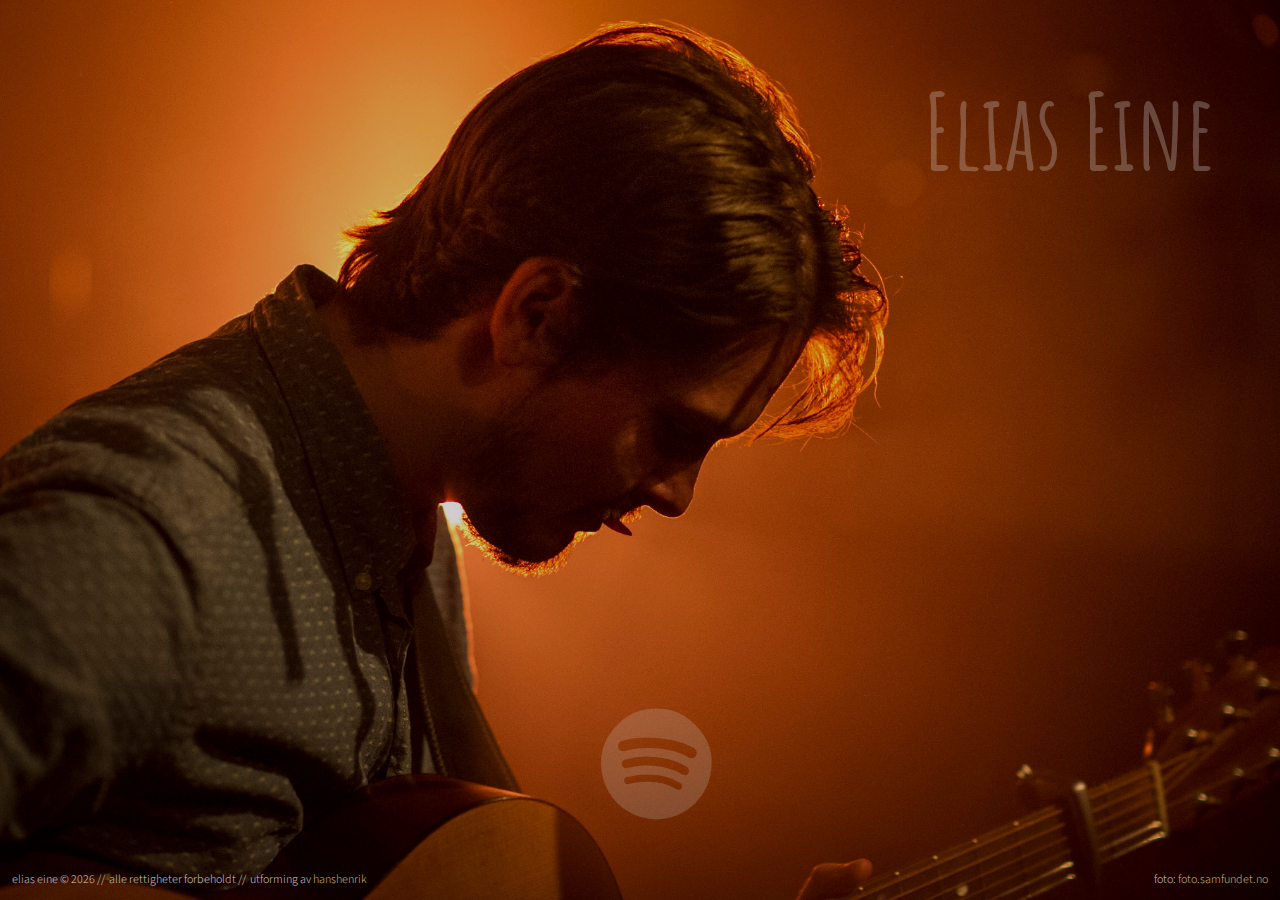
==== index.html @ d1de6a75 "Add favicon" ====
<!DOCTYPE html>
<html>
<head>
  <meta charset="utf-8" />
  <meta name="viewport" content="width=device-width, initial-scale=1" />
  
  <script src="//cdnjs.cloudflare.com/ajax/libs/jquery/1.11.3/jquery.min.js"></script>
  
  <link rel="stylesheet" href="https://fonts.googleapis.com/css?family=Amatic+SC|Source+Sans+Pro:300" type="text/css" />
  <link rel="stylesheet" href="css/ee.css" type="text/css" />
  <link rel="stylesheet" href="css/style.css" type="text/css" />
  
  <link rel="shortcut icon" type="image/png" href="img/favicon.png" />

  <!-- HTML5 shim and Respond.js for IE8 support of HTML5 elements and media queries -->
  <!--[if lt IE 9]>
    <script src="//cdnjs.cloudflare.com/ajax/libs/html5shiv/3.7.3/html5shiv.min.js"></script>
    <script src="//cdnjs.cloudflare.com/ajax/libs/respond.js/1.4.2/respond.min.js"></script>
  <![endif]-->
  
  <title>Elias Eine</title>
  <meta name="description" content="Elias Eine // Musiker, komponist, menneske" />
  <meta name="author" content="Hans Henrik Grønsleth" />


  <script src="js/script.js"></script>
</head>

<body>

  <header>
    <h1 id="title">Elias<span class="title-space"></span>Eine</h1>
  </header>
  
  <div class="social-container">
    <div class="social-item">
      <!-- <div class="social-info"></div> -->
      <a href="https://open.spotify.com/artist/5gwhTzFalRiqac3drTwFHH"><i class="icon-spotify"></i></a>
      <!-- <div class="social-info"></div> -->
    </div>  
    <div class="social-item">
      <!-- <div class="social-info"></div> -->
      <a href="https://www.facebook.com/eliaseine/"><i class="icon-facebook-circled"></i></a>
      <!-- <div class="social-info"></div> -->
    </div>
    <!-- <div class="social-item">
      <div class="social-info"></div>
      <a href="https://soundcloud.com/eliaseine"><i class="icon-soundcloud-circled"></i></a>
      <div class="social-info"></div>
    </div> -->
    <div class="social-item">
      <div class="social-info">kontakt</div>
      <a href="mailto:post@eliaseine.no" target="_blank"><i class="icon-mail-circled"></i></a>
      <div class="social-info">booking</div>
    </div>
  </div>

  <footer>
    <ul id="info">
      <li>elias eine &copy; <span id="current-year">2016</span></li>
      <li>alle rettigheter forbeholdt</li>
      <li>utforming av <a href="https://github.com/hanshenrik" target="_blank">hanshenrik</a></li>
    </ul>

    <div id="photo-attribution">
      foto: <a href="https://foto.samfundet.no" target="_blank">foto.samfundet.no</a>
    </div>
  </footer>

</body>
</html>
---- css/ee.css ----
@font-face {
  font-family: 'ee';
  src: url('../font/ee.eot?91384505');
  src: url('../font/ee.eot?91384505#iefix') format('embedded-opentype'),
       url('../font/ee.woff?91384505') format('woff'),
       url('../font/ee.ttf?91384505') format('truetype'),
       url('../font/ee.svg?91384505#ee') format('svg');
  font-weight: normal;
  font-style: normal;
}
/* Chrome hack: SVG is rendered more smooth in Windozze. 100% magic, uncomment if you need it. */
/* Note, that will break hinting! In other OS-es font will be not as sharp as it could be */
/*
@media screen and (-webkit-min-device-pixel-ratio:0) {
  @font-face {
    font-family: 'ee';
    src: url('../font/ee.svg?91384505#ee') format('svg');
  }
}
*/
 
 [class^="icon-"]:before, [class*=" icon-"]:before {
  font-family: "ee";
  font-style: normal;
  font-weight: normal;
  speak: none;
 
  display: inline-block;
  text-decoration: inherit;
  width: 1em;
  margin-right: .2em;
  text-align: center;
  /* opacity: .8; */
 
  /* For safety - reset parent styles, that can break glyph codes*/
  font-variant: normal;
  text-transform: none;
 
  /* fix buttons height, for twitter bootstrap */
  line-height: 1em;
 
  /* Animation center compensation - margins should be symmetric */
  /* remove if not needed */
  margin-left: .2em;
 
  /* you can be more comfortable with increased icons size */
  /* font-size: 120%; */
 
  /* Font smoothing. That was taken from TWBS */
  -webkit-font-smoothing: antialiased;
  -moz-osx-font-smoothing: grayscale;
 
  /* Uncomment for 3D effect */
  /* text-shadow: 1px 1px 1px rgba(127, 127, 127, 0.3); */
}
 
.icon-paper-plane:before { content: '\e800'; } /* '' */
.icon-mail:before { content: '\e801'; } /* '' */
.icon-mail-circled:before { content: '\e808'; } /* '' */
.icon-spotify:before { content: '\e80c'; } /* '' */
.icon-facebook-circled:before { content: '\e80e'; } /* '' */
.icon-soundcloud-circled:before { content: '\e80f'; } /* '' */
---- css/style.css ----
html, body {
  height: 100%;
  width: 100%;
  margin: 0;
  padding: 0;
  
  font-family: 'Source Sans Pro';
  font-weight: 300;
  color: white;
  background: #1E0000;
}

body {
  background: url(../img/background-1920-90.jpg) no-repeat center top fixed;
  -webkit-background-size: cover;
  -moz-background-size: cover;
  -o-background-size: cover;
  background-size: cover;
}

body { display: none; }

a {
  color: #FDEB9C;
  transition: color .3s ease;
  text-decoration: none;
}
a:hover { color: #F4CE6E; }

header {
  float: right;
  text-align: right;
  padding: 3%;
}

#title {
  font-family: 'Amatic SC';
  font-size: 1.5em;
  opacity: 0.3;
  margin: 0;
}
.title-space { margin: 0 0.1em; }

#more-button {
  float: left;
  margin: 10px 10px 0 10px;
  padding: 10px;
  font-size: 1.5em;
  background: rgba(255, 255, 255, 0.1);
  cursor: pointer;
}
#more-content {
  display: none;
  clear: left;
  width: auto;
  margin: 0 10px 10px 10px;
  padding: 10px;
  background: rgba(255, 255, 255, 0.1);
}

.social-container a { color: white; }
.social-container a:hover { color: #F4CE6E; }
.social-item {
  opacity: 0;
  transition: transform .3s ease-in-out;
}
.social-item:hover { transform: scale(1.1, 1.1); }
.social-info {
  text-align: center;
  font-size: 12px;
  min-height: 15px;
}

.social-container {
  position: absolute;
  width: 72%;
  right: 0;
  bottom: 1.7em;
  font-size: 3em;
  
  /* TODO: add prefix-mixin */
  display: flex;
  justify-content: center;
  align-items: center;
}

/* Make icons appear same size */
.icon-spotify { font-size: 1.15em; }
.icon-mail-circled { font-size: 1em; }
.icon-facebook-circled { font-size: 1.08em; }

footer {
  width: 100%;
  position: absolute;
  bottom: 0;

  display: flex;
  justify-content: space-between;

  font-size: 12px;
}

#info {
  list-style-type: none;
  margin: 0;
  padding: 1em;
}
#photo-attribution {
  text-align: right;
  padding: 1em;
}
#photo-attribution {
  position: absolute;
  bottom: 0;
  right: 0;
}


/*** MEDIA QUERIES ***/
/* Small devices (tablets, 768px and up) */
@media (min-width: 768px) {
  header { padding: 5%; }
  #title { font-size: 4.5em; }
  #more-content { width: 40%; }

  .social-container {
    font-size: 7em;
    bottom: 1em;
  }
  .social-item:hover .social-info { opacity: 1; }
  .social-info {
    opacity: 0;
    transition: opacity .5s ease-in-out;
  }
  
  #info > li { display: inline-block; }
  #info > li:not(:last-child):after { content: ' //\00a0'; }
}

/* Medium devices (desktops, 992px and up) */
@media (min-width: 992px) {
  #title { font-size: 5.5em; }
}

/* Large devices (large desktops, 1200px and up) */
@media (min-width: 1200px) {
  #title { font-size: 6.5em; }
  .social-container { bottom: 0.3em; }
}
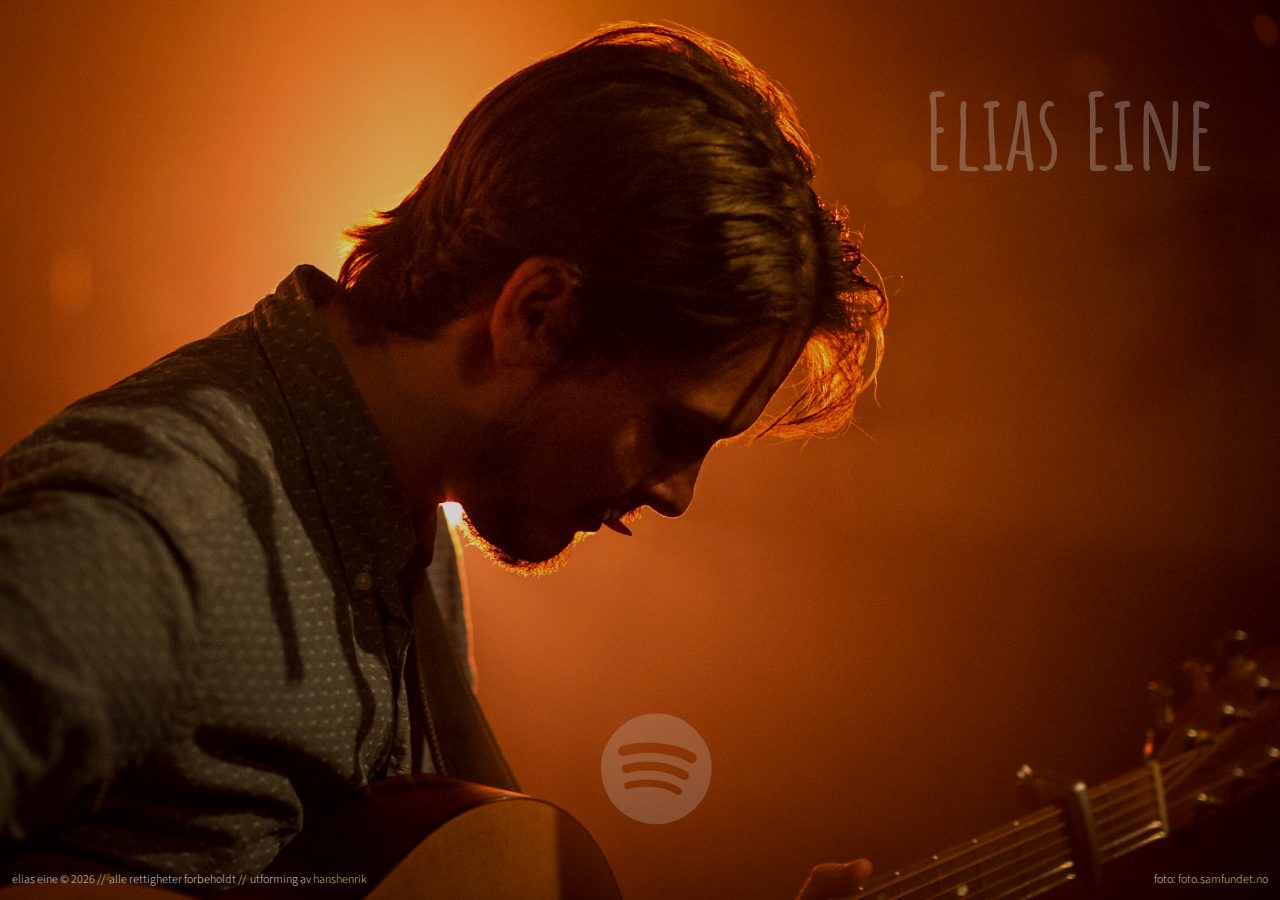
==== commit 0fe925e9: "Final tweaking" ====
--- a/index.html
+++ b/index.html
@@ -49,9 +49,9 @@
       <div class="social-info"></div>
     </div> -->
     <div class="social-item">
-      <div class="social-info">kontakt</div>
+      <!-- <div class="social-info">kontakt</div> -->
       <a href="mailto:post@eliaseine.no" target="_blank"><i class="icon-mail-circled"></i></a>
-      <div class="social-info">booking</div>
+      <!-- <div class="social-info">booking</div> -->
     </div>
   </div>
 
--- a/css/style.css
+++ b/css/style.css
@@ -35,7 +35,7 @@
 
 #title {
   font-family: 'Amatic SC';
-  font-size: 1.5em;
+  font-size: 2em;
   opacity: 0.3;
   margin: 0;
 }
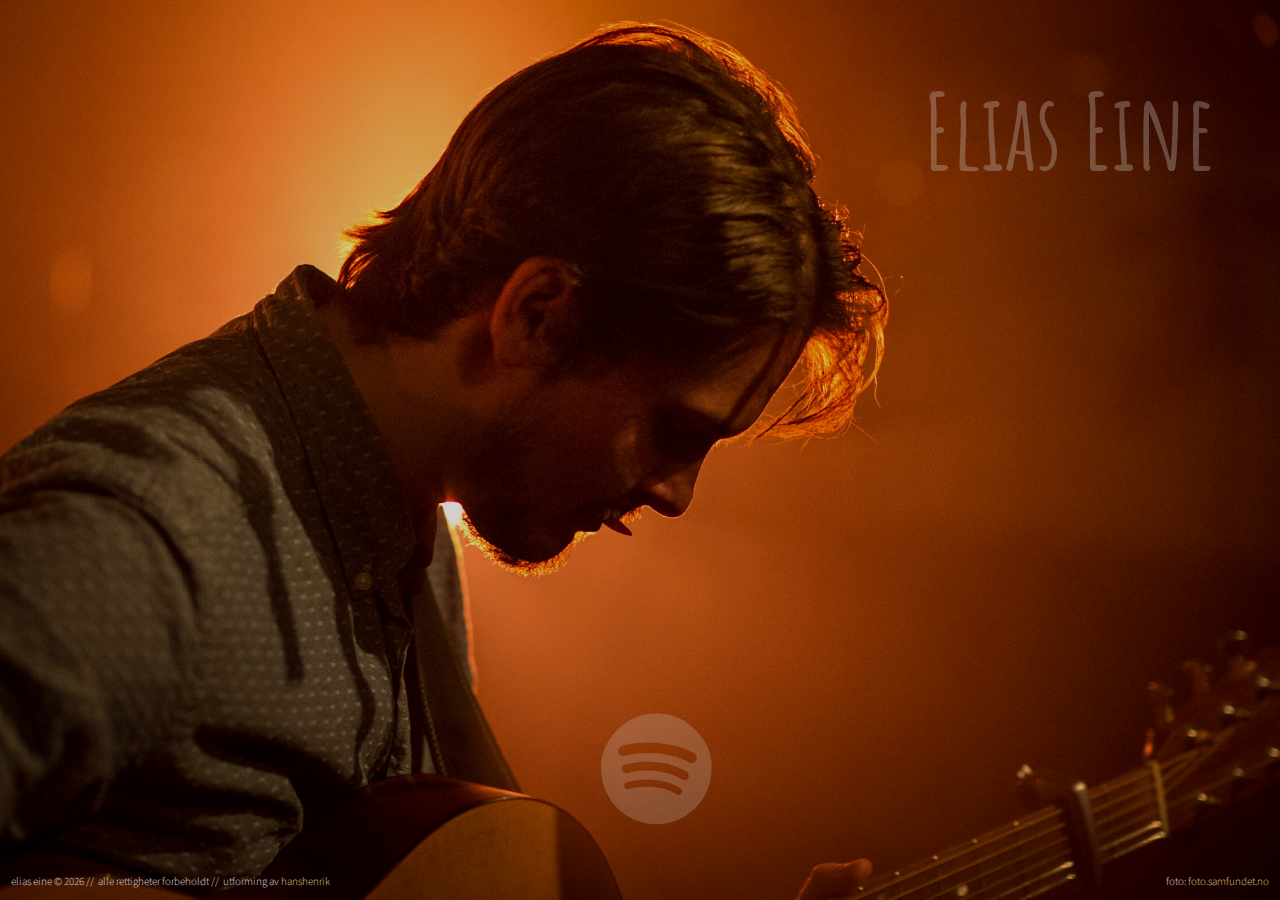
==== commit 0bf91f08: "Cleanup, add Open Graph meta" ====
--- a/index.html
+++ b/index.html
@@ -3,25 +3,31 @@
 <head>
   <meta charset="utf-8" />
   <meta name="viewport" content="width=device-width, initial-scale=1" />
-  
-  <script src="//cdnjs.cloudflare.com/ajax/libs/jquery/1.11.3/jquery.min.js"></script>
-  
-  <link rel="stylesheet" href="https://fonts.googleapis.com/css?family=Amatic+SC|Source+Sans+Pro:300" type="text/css" />
+
+  <link rel="stylesheet" href="//fonts.googleapis.com/css?family=Amatic+SC|Source+Sans+Pro:300" type="text/css" />
   <link rel="stylesheet" href="css/ee.css" type="text/css" />
   <link rel="stylesheet" href="css/style.css" type="text/css" />
-  
+
   <link rel="shortcut icon" type="image/png" href="img/favicon.png" />
+
+  <script src="//cdnjs.cloudflare.com/ajax/libs/jquery/1.11.3/jquery.min.js"></script>
 
   <!-- HTML5 shim and Respond.js for IE8 support of HTML5 elements and media queries -->
   <!--[if lt IE 9]>
     <script src="//cdnjs.cloudflare.com/ajax/libs/html5shiv/3.7.3/html5shiv.min.js"></script>
     <script src="//cdnjs.cloudflare.com/ajax/libs/respond.js/1.4.2/respond.min.js"></script>
   <![endif]-->
-  
+
   <title>Elias Eine</title>
+
   <meta name="description" content="Elias Eine // Musiker, komponist, menneske" />
   <meta name="author" content="Hans Henrik Grønsleth" />
 
+  <!-- Open Graph stuff for social media sharing -->
+  <meta property="og:url"          content="http://www.eliaseine.no" />
+  <meta property="og:title"        content="Elias Eine" />
+  <meta property="og:description"  content="Musiker, komponist, menneske" />
+  <meta property="og:image"        content="http://www.eliaseine.no/img/elias-eine-1920-90.jpg" />
 
   <script src="js/script.js"></script>
 </head>
--- a/css/style.css
+++ b/css/style.css
@@ -11,7 +11,7 @@
 }
 
 body {
-  background: url(../img/background-1920-90.jpg) no-repeat center top fixed;
+  background: url(../img/elias-eine-1920-90.jpg) no-repeat center top fixed;
   -webkit-background-size: cover;
   -moz-background-size: cover;
   -o-background-size: cover;
@@ -35,28 +35,11 @@
 
 #title {
   font-family: 'Amatic SC';
-  font-size: 2em;
+  font-size: 1.85em;
   opacity: 0.3;
   margin: 0;
 }
 .title-space { margin: 0 0.1em; }
-
-#more-button {
-  float: left;
-  margin: 10px 10px 0 10px;
-  padding: 10px;
-  font-size: 1.5em;
-  background: rgba(255, 255, 255, 0.1);
-  cursor: pointer;
-}
-#more-content {
-  display: none;
-  clear: left;
-  width: auto;
-  margin: 0 10px 10px 10px;
-  padding: 10px;
-  background: rgba(255, 255, 255, 0.1);
-}
 
 .social-container a { color: white; }
 .social-container a:hover { color: #F4CE6E; }
@@ -78,8 +61,9 @@
   bottom: 1.7em;
   font-size: 3em;
   
-  /* TODO: add prefix-mixin */
-  display: flex;
+  display: -ms-flexbox;   /* IE 10 */
+  display: -webkit-flex;  /* Safari 6.1+. iOS 7.1+, BB10 */
+  display: flex;          /* Firefox, Chrome, Opera */
   justify-content: center;
   align-items: center;
 }
@@ -97,7 +81,7 @@
   display: flex;
   justify-content: space-between;
 
-  font-size: 12px;
+  font-size: 11px;
 }
 
 #info {
@@ -105,6 +89,7 @@
   margin: 0;
   padding: 1em;
 }
+
 #photo-attribution {
   text-align: right;
   padding: 1em;
@@ -121,7 +106,6 @@
 @media (min-width: 768px) {
   header { padding: 5%; }
   #title { font-size: 4.5em; }
-  #more-content { width: 40%; }
 
   .social-container {
     font-size: 7em;
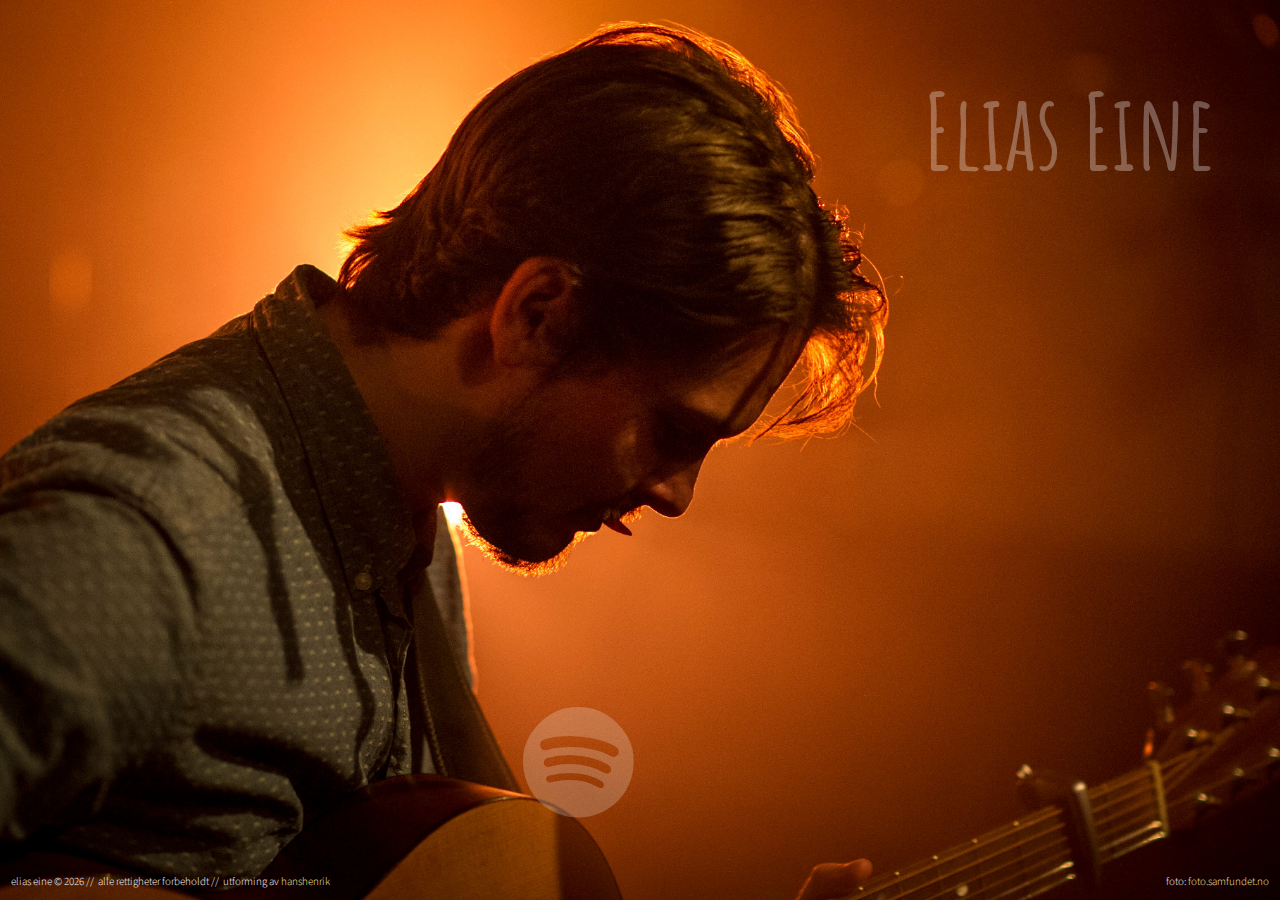
==== commit 8f8f81c6: "WIP: Add lyrics button and accordion, use flexbox instead of absolute positioning" ====
--- a/index.html
+++ b/index.html
@@ -38,40 +38,61 @@
     <h1 id="title">Elias<span class="title-space"></span>Eine</h1>
   </header>
   
-  <div class="social-container">
-    <div class="social-item">
-      <!-- <div class="social-info"></div> -->
-      <a href="https://open.spotify.com/artist/5gwhTzFalRiqac3drTwFHH"><i class="icon-spotify"></i></a>
-      <!-- <div class="social-info"></div> -->
-    </div>  
-    <div class="social-item">
-      <!-- <div class="social-info"></div> -->
-      <a href="https://www.facebook.com/eliaseine/"><i class="icon-facebook-circled"></i></a>
-      <!-- <div class="social-info"></div> -->
+
+  <div class="bottom-container">
+    <div class="social-container">
+      <div class="social-item">
+        <!-- <div class="social-info"></div> -->
+        <a href="https://open.spotify.com/artist/5gwhTzFalRiqac3drTwFHH"><i class="icon-spotify"></i></a>
+        <!-- <div class="social-info"></div> -->
+      </div>
+      <div class="social-item">
+        <!-- <div class="social-info"></div> -->
+        <a href="https://www.facebook.com/eliaseine/"><i class="icon-facebook-circled"></i></a>
+        <!-- <div class="social-info"></div> -->
+      </div>
+      <div class="social-item">
+        <!-- <div class="social-info">kontakt</div> -->
+        <a href="mailto:post@eliaseine.no" target="_blank"><i class="icon-mail-circled"></i></a>
+        <!-- <div class="social-info">booking</div> -->
+      </div>
+      <div class="social-item">
+        <div class="social-info">tekster</div>
+        <a id="lyrics-button" href="#lyrics"><i class="icon-book-open"></i></a>
+        <div class="social-info"></div>
+      </div>
     </div>
-    <!-- <div class="social-item">
-      <div class="social-info"></div>
-      <a href="https://soundcloud.com/eliaseine"><i class="icon-soundcloud-circled"></i></a>
-      <div class="social-info"></div>
-    </div> -->
-    <div class="social-item">
-      <!-- <div class="social-info">kontakt</div> -->
-      <a href="mailto:post@eliaseine.no" target="_blank"><i class="icon-mail-circled"></i></a>
-      <!-- <div class="social-info">booking</div> -->
+
+    <div class="lyrics-container hidden">
+      <!-- <a class="close-button" href="#"><i class="icon-cancel-circle"></i></a> -->
+       <ul class="accordion">
+        <li class="accordion-item">
+          <div class="accordion-header">Behagelig Melankoli</div>
+          <div class="accordion-body"><p>Lorem ipsum dolor sit amet.Lorem ipsum dolor sit amet.Lorem ipsum dolor sit amet.Lorem ipsum dolor sit amet.Lorem ipsum dolor sit amet.Lorem ipsum dolor sit amet.Lorem ipsum dolor sit amet.Lorem ipsum dolor sit amet.Lorem ipsum dolor sit amet.Lorem ipsum dolor sit amet.Lorem ipsum dolor sit amet.Lorem ipsum dolor sit amet.Lorem ipsum dolor sit amet.Lorem ipsum dolor sit amet.Lorem ipsum dolor sit amet.Lorem ipsum dolor sit amet.Lorem ipsum dolor sit amet.Lorem ipsum dolor sit amet.Lorem ipsum dolor sit amet.Lorem ipsum dolor sit amet.Lorem ipsum dolor sit amet.Lorem ipsum dolor sit amet.Lorem ipsum dolor sit amet.Lorem ipsum dolor sit amet.Lorem ipsum dolor sit amet.Lorem ipsum dolor sit amet.Lorem ipsum dolor sit amet.Lorem ipsum dolor sit amet.Lorem ipsum dolor sit amet.Lorem ipsum dolor sit amet.Lorem ipsum dolor sit amet.Lorem ipsum dolor sit amet.Lorem ipsum dolor sit amet.Lorem ipsum dolor sit amet.Lorem ipsum dolor sit amet.Lorem ipsum dolor sit amet.Lorem ipsum dolor sit amet.</p></div>
+        </li>
+        <li class="accordion-item">
+          <div class="accordion-header">Ka i Hælvette</div>
+          <div class="accordion-body"><p>Lorem ipsum dolor sit amet.Lorem ipsum dolor sit amet.Lorem ipsum dolor sit amet.Lorem ipsum dolor sit amet.Lorem ipsum dolor sit amet.Lorem ipsum dolor sit amet.Lorem ipsum dolor sit amet.Lorem ipsum dolor sit amet.Lorem ipsum dolor sit amet.Lorem ipsum dolor sit amet.Lorem ipsum dolor sit amet.Lorem ipsum dolor sit amet.Lorem ipsum dolor sit amet.Lorem ipsum dolor sit amet.Lorem ipsum dolor sit amet.Lorem ipsum dolor sit amet.Lorem ipsum dolor sit amet.Lorem ipsum dolor sit amet.Lorem ipsum dolor sit amet.Lorem ipsum dolor sit amet.Lorem ipsum dolor sit amet.Lorem ipsum dolor sit amet.Lorem ipsum dolor sit amet.Lorem ipsum dolor sit amet.Lorem ipsum dolor sit amet.Lorem ipsum dolor sit amet.Lorem ipsum dolor sit amet.Lorem ipsum dolor sit amet.Lorem ipsum dolor sit amet.Lorem ipsum dolor sit amet.Lorem ipsum dolor sit amet.Lorem ipsum dolor sit amet.Lorem ipsum dolor sit amet.Lorem ipsum dolor sit amet.Lorem ipsum dolor sit amet.Lorem ipsum dolor sit amet.Lorem ipsum dolor sit amet.</p><p>Lorem ipsum dolor sit amet.Lorem ipsum dolor sit amet.Lorem ipsum dolor sit amet.Lorem ipsum dolor sit amet.Lorem ipsum dolor sit amet.Lorem ipsum dolor sit amet.Lorem ipsum dolor sit amet.Lorem ipsum dolor sit amet.Lorem ipsum dolor sit amet.Lorem ipsum dolor sit amet.Lorem ipsum dolor sit amet.Lorem ipsum dolor sit amet.Lorem ipsum dolor sit amet.Lorem ipsum dolor sit amet.Lorem ipsum dolor sit amet.Lorem ipsum dolor sit amet.Lorem ipsum dolor sit amet.Lorem ipsum dolor sit amet.Lorem ipsum dolor sit amet.Lorem ipsum dolor sit amet.Lorem ipsum dolor sit amet.Lorem ipsum dolor sit amet.Lorem ipsum dolor sit amet.Lorem ipsum dolor sit amet.Lorem ipsum dolor sit amet.Lorem ipsum dolor sit amet.Lorem ipsum dolor sit amet.Lorem ipsum dolor sit amet.Lorem ipsum dolor sit amet.Lorem ipsum dolor sit amet.Lorem ipsum dolor sit amet.Lorem ipsum dolor sit amet.Lorem ipsum dolor sit amet.Lorem ipsum dolor sit amet.Lorem ipsum dolor sit amet.Lorem ipsum dolor sit amet.Lorem ipsum dolor sit amet.</p></div>
+        </li>
+        <li class="accordion-item">
+          <div class="accordion-header">All in</div>
+          <div class="accordion-body"><p>Lorem ipsum dolor sit amet.Lorem ipsum dolor sit amet.Lorem ipsum dolor sit amet.Lorem ipsum dolor sit amet.Lorem ipsum dolor sit amet.Lorem ipsum dolor sit amet.Lorem ipsum dolor sit amet.Lorem ipsum dolor sit amet.Lorem ipsum dolor sit amet.Lorem ipsum dolor sit amet.Lorem ipsum dolor sit amet.Lorem ipsum dolor sit amet.Lorem ipsum dolor sit amet.Lorem ipsum dolor sit amet.Lorem ipsum dolor sit amet.Lorem ipsum dolor sit amet.Lorem ipsum dolor sit amet.Lorem ipsum dolor sit amet.Lorem ipsum dolor sit amet.Lorem ipsum dolor sit amet.Lorem ipsum dolor sit amet.Lorem ipsum dolor sit amet.Lorem ipsum dolor sit amet.Lorem ipsum dolor sit amet.Lorem ipsum dolor sit amet.Lorem ipsum dolor sit amet.Lorem ipsum dolor sit amet.Lorem ipsum dolor sit amet.Lorem ipsum dolor sit amet.Lorem ipsum dolor sit amet.Lorem ipsum dolor sit amet.Lorem ipsum dolor sit amet.Lorem ipsum dolor sit amet.Lorem ipsum dolor sit amet.Lorem ipsum dolor sit amet.Lorem ipsum dolor sit amet.Lorem ipsum dolor sit amet.</p><p>Lorem ipsum dolor sit amet.Lorem ipsum dolor sit amet.Lorem ipsum dolor sit amet.Lorem ipsum dolor sit amet.Lorem ipsum dolor sit amet.Lorem ipsum dolor sit amet.Lorem ipsum dolor sit amet.Lorem ipsum dolor sit amet.Lorem ipsum dolor sit amet.Lorem ipsum dolor sit amet.Lorem ipsum dolor sit amet.Lorem ipsum dolor sit amet.Lorem ipsum dolor sit amet.Lorem ipsum dolor sit amet.Lorem ipsum dolor sit amet.Lorem ipsum dolor sit amet.Lorem ipsum dolor sit amet.Lorem ipsum dolor sit amet.Lorem ipsum dolor sit amet.Lorem ipsum dolor sit amet.Lorem ipsum dolor sit amet.Lorem ipsum dolor sit amet.Lorem ipsum dolor sit amet.Lorem ipsum dolor sit amet.Lorem ipsum dolor sit amet.Lorem ipsum dolor sit amet.Lorem ipsum dolor sit amet.Lorem ipsum dolor sit amet.Lorem ipsum dolor sit amet.Lorem ipsum dolor sit amet.Lorem ipsum dolor sit amet.Lorem ipsum dolor sit amet.Lorem ipsum dolor sit amet.Lorem ipsum dolor sit amet.Lorem ipsum dolor sit amet.Lorem ipsum dolor sit amet.Lorem ipsum dolor sit amet.</p><p>Lorem ipsum dolor sit amet.Lorem ipsum dolor sit amet.Lorem ipsum dolor sit amet.Lorem ipsum dolor sit amet.Lorem ipsum dolor sit amet.Lorem ipsum dolor sit amet.Lorem ipsum dolor sit amet.Lorem ipsum dolor sit amet.Lorem ipsum dolor sit amet.Lorem ipsum dolor sit amet.Lorem ipsum dolor sit amet.Lorem ipsum dolor sit amet.Lorem ipsum dolor sit amet.Lorem ipsum dolor sit amet.Lorem ipsum dolor sit amet.Lorem ipsum dolor sit amet.Lorem ipsum dolor sit amet.Lorem ipsum dolor sit amet.Lorem ipsum dolor sit amet.Lorem ipsum dolor sit amet.Lorem ipsum dolor sit amet.Lorem ipsum dolor sit amet.Lorem ipsum dolor sit amet.Lorem ipsum dolor sit amet.Lorem ipsum dolor sit amet.Lorem ipsum dolor sit amet.Lorem ipsum dolor sit amet.Lorem ipsum dolor sit amet.Lorem ipsum dolor sit amet.Lorem ipsum dolor sit amet.Lorem ipsum dolor sit amet.Lorem ipsum dolor sit amet.Lorem ipsum dolor sit amet.Lorem ipsum dolor sit amet.Lorem ipsum dolor sit amet.Lorem ipsum dolor sit amet.Lorem ipsum dolor sit amet.</p></div>
+        </li>
+      </ul>
     </div>
+    
+    <footer>
+      <ul id="info">
+        <li>elias eine &copy; <span id="current-year">2016</span></li>
+        <li>alle rettigheter forbeholdt</li>
+        <li>utforming av <a href="https://github.com/hanshenrik" target="_blank">hanshenrik</a></li>
+      </ul>
+
+      <div id="photo-attribution">
+        foto: <a href="https://foto.samfundet.no" target="_blank">foto.samfundet.no</a>
+      </div>
+    </footer>
   </div>
-
-  <footer>
-    <ul id="info">
-      <li>elias eine &copy; <span id="current-year">2016</span></li>
-      <li>alle rettigheter forbeholdt</li>
-      <li>utforming av <a href="https://github.com/hanshenrik" target="_blank">hanshenrik</a></li>
-    </ul>
-
-    <div id="photo-attribution">
-      foto: <a href="https://foto.samfundet.no" target="_blank">foto.samfundet.no</a>
-    </div>
-  </footer>
 
 </body>
 </html>
--- a/css/ee.css
+++ b/css/ee.css
@@ -1,10 +1,11 @@
 @font-face {
   font-family: 'ee';
-  src: url('../font/ee.eot?91384505');
-  src: url('../font/ee.eot?91384505#iefix') format('embedded-opentype'),
-       url('../font/ee.woff?91384505') format('woff'),
-       url('../font/ee.ttf?91384505') format('truetype'),
-       url('../font/ee.svg?91384505#ee') format('svg');
+  src: url('../font/ee.eot?96051173');
+  src: url('../font/ee.eot?96051173#iefix') format('embedded-opentype'),
+       url('../font/ee.woff2?96051173') format('woff2'),
+       url('../font/ee.woff?96051173') format('woff'),
+       url('../font/ee.ttf?96051173') format('truetype'),
+       url('../font/ee.svg?96051173#ee') format('svg');
   font-weight: normal;
   font-style: normal;
 }
@@ -14,7 +15,7 @@
 @media screen and (-webkit-min-device-pixel-ratio:0) {
   @font-face {
     font-family: 'ee';
-    src: url('../font/ee.svg?91384505#ee') format('svg');
+    src: url('../font/ee.svg?96051173#ee') format('svg');
   }
 }
 */
@@ -54,9 +55,9 @@
   /* text-shadow: 1px 1px 1px rgba(127, 127, 127, 0.3); */
 }
  
-.icon-paper-plane:before { content: '\e800'; } /* '' */
-.icon-mail:before { content: '\e801'; } /* '' */
+.icon-book-open:before { content: '\e800'; } /* '' */
+.icon-left-circle:before { content: '\e802'; } /* '' */
+.icon-cancel-circle:before { content: '\e803'; } /* '' */
 .icon-mail-circled:before { content: '\e808'; } /* '' */
 .icon-spotify:before { content: '\e80c'; } /* '' */
-.icon-facebook-circled:before { content: '\e80e'; } /* '' */
-.icon-soundcloud-circled:before { content: '\e80f'; } /* '' */+.icon-facebook-circled:before { content: '\e80e'; } /* '' */--- a/css/style.css
+++ b/css/style.css
@@ -1,24 +1,27 @@
+html { height: 100%; }
 html, body {
-  height: 100%;
   width: 100%;
   margin: 0;
   padding: 0;
-  
+}
+
+body {
   font-family: 'Source Sans Pro';
   font-weight: 300;
   color: white;
-  background: #1E0000;
-}
-
-body {
+  
   background: url(../img/elias-eine-1920-90.jpg) no-repeat center top fixed;
   -webkit-background-size: cover;
   -moz-background-size: cover;
   -o-background-size: cover;
   background-size: cover;
+  display: none;
+
+  min-height: 100%;
+  display: flex;
+  flex-direction: column;
+  justify-content: space-between;
 }
-
-body { display: none; }
 
 a {
   color: #FDEB9C;
@@ -28,7 +31,6 @@
 a:hover { color: #F4CE6E; }
 
 header {
-  float: right;
   text-align: right;
   padding: 3%;
 }
@@ -40,6 +42,12 @@
   margin: 0;
 }
 .title-space { margin: 0 0.1em; }
+
+.bottom-container {
+  display: flex;
+  flex-direction: column;
+  justify-content: space-between;
+}
 
 .social-container a { color: white; }
 .social-container a:hover { color: #F4CE6E; }
@@ -55,18 +63,56 @@
 }
 
 .social-container {
-  position: absolute;
-  width: 72%;
-  right: 0;
-  bottom: 1.7em;
   font-size: 3em;
+
+  align-self: flex-end;
+  margin-right: 10%;
   
   display: -ms-flexbox;   /* IE 10 */
   display: -webkit-flex;  /* Safari 6.1+. iOS 7.1+, BB10 */
   display: flex;          /* Firefox, Chrome, Opera */
   justify-content: center;
   align-items: center;
+  
+  transition: all 1s ease-in-out;
 }
+
+.close-button {
+  position: fixed;
+  float:right;
+  margin-top: -14px;
+  margin-right: -14px;
+  
+  font-size: 2em;
+
+  z-index: 10;
+
+  transition: all 1s ease-in-out,
+              transform 0.3s ease-in-out,
+              color 0.3s ease-in-out;
+}
+.close-button:hover { transform: scale(1.1, 1.1); }
+
+.lyrics-container {
+  display: none;
+
+  align-self: center;
+  width: 90%;
+}
+
+.accordion {
+  list-style-type: none;
+  margin: 0;
+  padding: 0;
+}
+.accordion-item {
+  background-color: rgba(0, 0, 0, 0.7);
+  padding: 20px;
+  margin: 10px;
+  cursor: pointer;
+}
+.accordion-header { font-size: 2em; }
+.accordion-body { display: none; }
 
 /* Make icons appear same size */
 .icon-spotify { font-size: 1.15em; }
@@ -74,12 +120,9 @@
 .icon-facebook-circled { font-size: 1.08em; }
 
 footer {
-  width: 100%;
-  position: absolute;
-  bottom: 0;
-
   display: flex;
   justify-content: space-between;
+  align-items: flex-end;
 
   font-size: 11px;
 }
@@ -94,11 +137,6 @@
   text-align: right;
   padding: 1em;
 }
-#photo-attribution {
-  position: absolute;
-  bottom: 0;
-  right: 0;
-}
 
 
 /*** MEDIA QUERIES ***/
@@ -107,10 +145,8 @@
   header { padding: 5%; }
   #title { font-size: 4.5em; }
 
-  .social-container {
-    font-size: 7em;
-    bottom: 1em;
-  }
+  .lyrics-container { width: 60%; }
+  .social-container { font-size: 6em; }
   .social-item:hover .social-info { opacity: 1; }
   .social-info {
     opacity: 0;
@@ -129,5 +165,5 @@
 /* Large devices (large desktops, 1200px and up) */
 @media (min-width: 1200px) {
   #title { font-size: 6.5em; }
-  .social-container { bottom: 0.3em; }
+  .social-container { font-size: 7em; }
 }
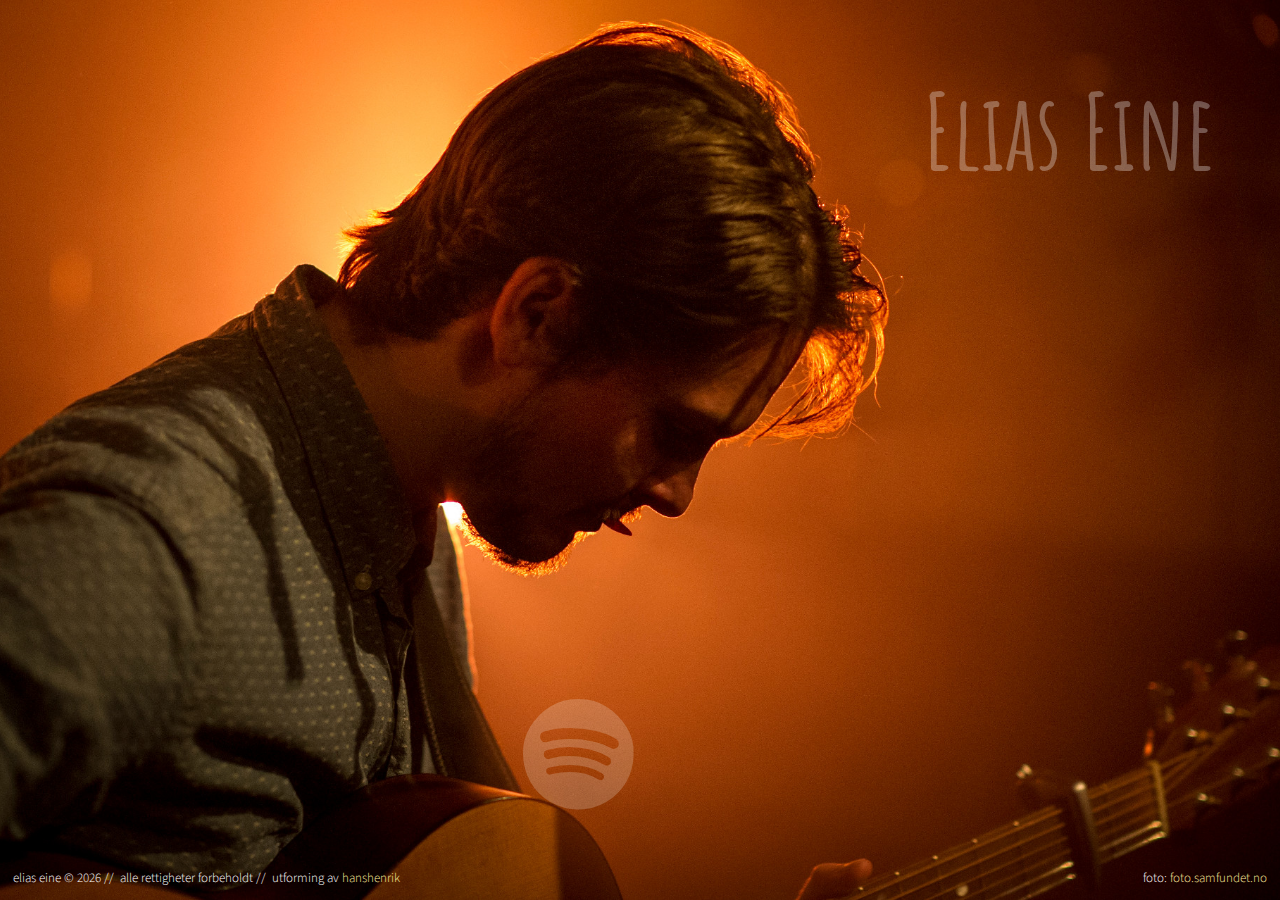
==== commit 75f70386: "Lyrics containers" ====
--- a/index.html
+++ b/index.html
@@ -56,27 +56,128 @@
         <a href="mailto:post@eliaseine.no" target="_blank"><i class="icon-mail-circled"></i></a>
         <!-- <div class="social-info">booking</div> -->
       </div>
-      <div class="social-item">
+      <div class="social-item" id="lyrics-button">
         <div class="social-info">tekster</div>
-        <a id="lyrics-button" href="#lyrics"><i class="icon-book-open"></i></a>
+        <a href="#lyrics"><i class="icon-book"></i></a>
         <div class="social-info"></div>
       </div>
     </div>
 
     <div class="lyrics-container hidden">
-      <!-- <a class="close-button" href="#"><i class="icon-cancel-circle"></i></a> -->
        <ul class="accordion">
         <li class="accordion-item">
-          <div class="accordion-header">Behagelig Melankoli</div>
-          <div class="accordion-body"><p>Lorem ipsum dolor sit amet.Lorem ipsum dolor sit amet.Lorem ipsum dolor sit amet.Lorem ipsum dolor sit amet.Lorem ipsum dolor sit amet.Lorem ipsum dolor sit amet.Lorem ipsum dolor sit amet.Lorem ipsum dolor sit amet.Lorem ipsum dolor sit amet.Lorem ipsum dolor sit amet.Lorem ipsum dolor sit amet.Lorem ipsum dolor sit amet.Lorem ipsum dolor sit amet.Lorem ipsum dolor sit amet.Lorem ipsum dolor sit amet.Lorem ipsum dolor sit amet.Lorem ipsum dolor sit amet.Lorem ipsum dolor sit amet.Lorem ipsum dolor sit amet.Lorem ipsum dolor sit amet.Lorem ipsum dolor sit amet.Lorem ipsum dolor sit amet.Lorem ipsum dolor sit amet.Lorem ipsum dolor sit amet.Lorem ipsum dolor sit amet.Lorem ipsum dolor sit amet.Lorem ipsum dolor sit amet.Lorem ipsum dolor sit amet.Lorem ipsum dolor sit amet.Lorem ipsum dolor sit amet.Lorem ipsum dolor sit amet.Lorem ipsum dolor sit amet.Lorem ipsum dolor sit amet.Lorem ipsum dolor sit amet.Lorem ipsum dolor sit amet.Lorem ipsum dolor sit amet.Lorem ipsum dolor sit amet.</p></div>
+          <div class="accordion-header">Behagelig Melankoli<a href="https://open.spotify.com/track/0uQOQLtAs33hHRFazxDt4x" target="_blank"><i class="icon-spotify"></i></a></div>
+          <div class="accordion-body">
+            <pre class="lyrics">
+Så langt så bra
+Ytra æ før æ skulle dra
+Veien lå bar og sekken var full
+Likevel lå det meste igjen
+
+For dit æ skulle dra
+Var det ikke rom for nødvendigheta
+Alt det æ trengte lå
+Klart for en helt ny
+
+Start på nytt
+Kver en veg var en ulåst dør
+I rastlause daga virra æ rundt
+I en midlertidig eufori
+
+Det var en hverdag på lån
+I en liten sky
+Som høsta på regn
+Æ innså jo det a æ lå i hi
+For en ny mørketid
+
+Røyken sig sakte ut
+Og erstattes med en tankefull slurk
+Et sett med ideer spiller seg ut
+Mens vind blås dem ut i det grå
+
+For hvis stien blir til mens æ går
+Sett æ ned farta og trekk pusten inn
+Skal æ slå meg til ro i en
+Behagelig melankoli
+Behagelig melankoli
+</pre>
+          </div>
         </li>
         <li class="accordion-item">
-          <div class="accordion-header">Ka i Hælvette</div>
-          <div class="accordion-body"><p>Lorem ipsum dolor sit amet.Lorem ipsum dolor sit amet.Lorem ipsum dolor sit amet.Lorem ipsum dolor sit amet.Lorem ipsum dolor sit amet.Lorem ipsum dolor sit amet.Lorem ipsum dolor sit amet.Lorem ipsum dolor sit amet.Lorem ipsum dolor sit amet.Lorem ipsum dolor sit amet.Lorem ipsum dolor sit amet.Lorem ipsum dolor sit amet.Lorem ipsum dolor sit amet.Lorem ipsum dolor sit amet.Lorem ipsum dolor sit amet.Lorem ipsum dolor sit amet.Lorem ipsum dolor sit amet.Lorem ipsum dolor sit amet.Lorem ipsum dolor sit amet.Lorem ipsum dolor sit amet.Lorem ipsum dolor sit amet.Lorem ipsum dolor sit amet.Lorem ipsum dolor sit amet.Lorem ipsum dolor sit amet.Lorem ipsum dolor sit amet.Lorem ipsum dolor sit amet.Lorem ipsum dolor sit amet.Lorem ipsum dolor sit amet.Lorem ipsum dolor sit amet.Lorem ipsum dolor sit amet.Lorem ipsum dolor sit amet.Lorem ipsum dolor sit amet.Lorem ipsum dolor sit amet.Lorem ipsum dolor sit amet.Lorem ipsum dolor sit amet.Lorem ipsum dolor sit amet.Lorem ipsum dolor sit amet.</p><p>Lorem ipsum dolor sit amet.Lorem ipsum dolor sit amet.Lorem ipsum dolor sit amet.Lorem ipsum dolor sit amet.Lorem ipsum dolor sit amet.Lorem ipsum dolor sit amet.Lorem ipsum dolor sit amet.Lorem ipsum dolor sit amet.Lorem ipsum dolor sit amet.Lorem ipsum dolor sit amet.Lorem ipsum dolor sit amet.Lorem ipsum dolor sit amet.Lorem ipsum dolor sit amet.Lorem ipsum dolor sit amet.Lorem ipsum dolor sit amet.Lorem ipsum dolor sit amet.Lorem ipsum dolor sit amet.Lorem ipsum dolor sit amet.Lorem ipsum dolor sit amet.Lorem ipsum dolor sit amet.Lorem ipsum dolor sit amet.Lorem ipsum dolor sit amet.Lorem ipsum dolor sit amet.Lorem ipsum dolor sit amet.Lorem ipsum dolor sit amet.Lorem ipsum dolor sit amet.Lorem ipsum dolor sit amet.Lorem ipsum dolor sit amet.Lorem ipsum dolor sit amet.Lorem ipsum dolor sit amet.Lorem ipsum dolor sit amet.Lorem ipsum dolor sit amet.Lorem ipsum dolor sit amet.Lorem ipsum dolor sit amet.Lorem ipsum dolor sit amet.Lorem ipsum dolor sit amet.Lorem ipsum dolor sit amet.</p></div>
+          <div class="accordion-header">All in<a href="https://open.spotify.com/track/1xiL3Kf6xGxilBOW4jVxot" target="_blank"><i class="icon-spotify"></i></a></div>
+          <div class="accordion-body">
+            <pre class="lyrics">
+Så langt så bra
+Ytra æ før æ skulle dra
+Veien lå bar og sekken var full
+Likevel lå det meste igjen
+
+For dit æ skulle dra
+Var det ikke rom for nødvendigheta
+Alt det æ trengte lå
+Klart for en helt ny
+
+Start på nytt
+Kver en veg var en ulåst dør
+I rastlause daga virra æ rundt
+I en midlertidig eufori
+
+Det var en hverdag på lån
+I en liten sky
+Som høsta på regn
+Æ innså jo det a æ lå i hi
+For en ny mørketid
+
+Røyken sig sakte ut
+Og erstattes med en tankefull slurk
+Et sett med ideer spiller seg ut
+Mens vind blås dem ut i det grå
+
+For hvis stien blir til mens æ går
+Sett æ ned farta og trekk pusten inn
+Skal æ slå meg til ro i en
+Behagelig melankoli
+Behagelig melankoli
+</pre>
+          </div>
         </li>
         <li class="accordion-item">
-          <div class="accordion-header">All in</div>
-          <div class="accordion-body"><p>Lorem ipsum dolor sit amet.Lorem ipsum dolor sit amet.Lorem ipsum dolor sit amet.Lorem ipsum dolor sit amet.Lorem ipsum dolor sit amet.Lorem ipsum dolor sit amet.Lorem ipsum dolor sit amet.Lorem ipsum dolor sit amet.Lorem ipsum dolor sit amet.Lorem ipsum dolor sit amet.Lorem ipsum dolor sit amet.Lorem ipsum dolor sit amet.Lorem ipsum dolor sit amet.Lorem ipsum dolor sit amet.Lorem ipsum dolor sit amet.Lorem ipsum dolor sit amet.Lorem ipsum dolor sit amet.Lorem ipsum dolor sit amet.Lorem ipsum dolor sit amet.Lorem ipsum dolor sit amet.Lorem ipsum dolor sit amet.Lorem ipsum dolor sit amet.Lorem ipsum dolor sit amet.Lorem ipsum dolor sit amet.Lorem ipsum dolor sit amet.Lorem ipsum dolor sit amet.Lorem ipsum dolor sit amet.Lorem ipsum dolor sit amet.Lorem ipsum dolor sit amet.Lorem ipsum dolor sit amet.Lorem ipsum dolor sit amet.Lorem ipsum dolor sit amet.Lorem ipsum dolor sit amet.Lorem ipsum dolor sit amet.Lorem ipsum dolor sit amet.Lorem ipsum dolor sit amet.Lorem ipsum dolor sit amet.</p><p>Lorem ipsum dolor sit amet.Lorem ipsum dolor sit amet.Lorem ipsum dolor sit amet.Lorem ipsum dolor sit amet.Lorem ipsum dolor sit amet.Lorem ipsum dolor sit amet.Lorem ipsum dolor sit amet.Lorem ipsum dolor sit amet.Lorem ipsum dolor sit amet.Lorem ipsum dolor sit amet.Lorem ipsum dolor sit amet.Lorem ipsum dolor sit amet.Lorem ipsum dolor sit amet.Lorem ipsum dolor sit amet.Lorem ipsum dolor sit amet.Lorem ipsum dolor sit amet.Lorem ipsum dolor sit amet.Lorem ipsum dolor sit amet.Lorem ipsum dolor sit amet.Lorem ipsum dolor sit amet.Lorem ipsum dolor sit amet.Lorem ipsum dolor sit amet.Lorem ipsum dolor sit amet.Lorem ipsum dolor sit amet.Lorem ipsum dolor sit amet.Lorem ipsum dolor sit amet.Lorem ipsum dolor sit amet.Lorem ipsum dolor sit amet.Lorem ipsum dolor sit amet.Lorem ipsum dolor sit amet.Lorem ipsum dolor sit amet.Lorem ipsum dolor sit amet.Lorem ipsum dolor sit amet.Lorem ipsum dolor sit amet.Lorem ipsum dolor sit amet.Lorem ipsum dolor sit amet.Lorem ipsum dolor sit amet.</p><p>Lorem ipsum dolor sit amet.Lorem ipsum dolor sit amet.Lorem ipsum dolor sit amet.Lorem ipsum dolor sit amet.Lorem ipsum dolor sit amet.Lorem ipsum dolor sit amet.Lorem ipsum dolor sit amet.Lorem ipsum dolor sit amet.Lorem ipsum dolor sit amet.Lorem ipsum dolor sit amet.Lorem ipsum dolor sit amet.Lorem ipsum dolor sit amet.Lorem ipsum dolor sit amet.Lorem ipsum dolor sit amet.Lorem ipsum dolor sit amet.Lorem ipsum dolor sit amet.Lorem ipsum dolor sit amet.Lorem ipsum dolor sit amet.Lorem ipsum dolor sit amet.Lorem ipsum dolor sit amet.Lorem ipsum dolor sit amet.Lorem ipsum dolor sit amet.Lorem ipsum dolor sit amet.Lorem ipsum dolor sit amet.Lorem ipsum dolor sit amet.Lorem ipsum dolor sit amet.Lorem ipsum dolor sit amet.Lorem ipsum dolor sit amet.Lorem ipsum dolor sit amet.Lorem ipsum dolor sit amet.Lorem ipsum dolor sit amet.Lorem ipsum dolor sit amet.Lorem ipsum dolor sit amet.Lorem ipsum dolor sit amet.Lorem ipsum dolor sit amet.Lorem ipsum dolor sit amet.Lorem ipsum dolor sit amet.</p></div>
+          <div class="accordion-header">Teppa lagd av Snø<a href="https://soundcloud.com/eliaseine/teppa-lagd-av-sno" target="_blank"><i class="icon-soundcloud"></i></a></div>
+          <div class="accordion-body">
+            <pre class="lyrics">
+Så langt så bra
+Ytra æ før æ skulle dra
+Veien lå bar og sekken var full
+Likevel lå det meste igjen
+
+For dit æ skulle dra
+Var det ikke rom for nødvendigheta
+Alt det æ trengte lå
+Klart for en helt ny
+
+Start på nytt
+Kver en veg var en ulåst dør
+I rastlause daga virra æ rundt
+I en midlertidig eufori
+
+Det var en hverdag på lån
+I en liten sky
+Som høsta på regn
+Æ innså jo det a æ lå i hi
+For en ny mørketid
+
+Røyken sig sakte ut
+Og erstattes med en tankefull slurk
+Et sett med ideer spiller seg ut
+Mens vind blås dem ut i det grå
+
+For hvis stien blir til mens æ går
+Sett æ ned farta og trekk pusten inn
+Skal æ slå meg til ro i en
+Behagelig melankoli
+Behagelig melankoli
+</pre>
+          </div>
         </li>
       </ul>
     </div>
--- a/css/ee.css
+++ b/css/ee.css
@@ -1,11 +1,11 @@
 @font-face {
   font-family: 'ee';
-  src: url('../font/ee.eot?96051173');
-  src: url('../font/ee.eot?96051173#iefix') format('embedded-opentype'),
-       url('../font/ee.woff2?96051173') format('woff2'),
-       url('../font/ee.woff?96051173') format('woff'),
-       url('../font/ee.ttf?96051173') format('truetype'),
-       url('../font/ee.svg?96051173#ee') format('svg');
+  src: url('../font/ee.eot?58040164');
+  src: url('../font/ee.eot?58040164#iefix') format('embedded-opentype'),
+       url('../font/ee.woff2?58040164') format('woff2'),
+       url('../font/ee.woff?58040164') format('woff'),
+       url('../font/ee.ttf?58040164') format('truetype'),
+       url('../font/ee.svg?58040164#ee') format('svg');
   font-weight: normal;
   font-style: normal;
 }
@@ -15,7 +15,7 @@
 @media screen and (-webkit-min-device-pixel-ratio:0) {
   @font-face {
     font-family: 'ee';
-    src: url('../font/ee.svg?96051173#ee') format('svg');
+    src: url('../font/ee.svg?58040164#ee') format('svg');
   }
 }
 */
@@ -56,8 +56,10 @@
 }
  
 .icon-book-open:before { content: '\e800'; } /* '' */
+.icon-book:before { content: '\e801'; } /* '' */
 .icon-left-circle:before { content: '\e802'; } /* '' */
 .icon-cancel-circle:before { content: '\e803'; } /* '' */
 .icon-mail-circled:before { content: '\e808'; } /* '' */
 .icon-spotify:before { content: '\e80c'; } /* '' */
-.icon-facebook-circled:before { content: '\e80e'; } /* '' */+.icon-facebook-circled:before { content: '\e80e'; } /* '' */
+.icon-soundcloud:before { content: '\f1be'; } /* '' */--- a/css/style.css
+++ b/css/style.css
@@ -15,9 +15,9 @@
   -moz-background-size: cover;
   -o-background-size: cover;
   background-size: cover;
-  display: none;
 
   min-height: 100%;
+  
   display: flex;
   flex-direction: column;
   justify-content: space-between;
@@ -58,7 +58,7 @@
 .social-item:hover { transform: scale(1.1, 1.1); }
 .social-info {
   text-align: center;
-  font-size: 12px;
+  font-size: 14px;
   min-height: 15px;
 }
 
@@ -77,21 +77,9 @@
   transition: all 1s ease-in-out;
 }
 
-.close-button {
-  position: fixed;
-  float:right;
-  margin-top: -14px;
-  margin-right: -14px;
-  
-  font-size: 2em;
-
-  z-index: 10;
-
-  transition: all 1s ease-in-out,
-              transform 0.3s ease-in-out,
-              color 0.3s ease-in-out;
+#lyrics-button.active a {
+  color: #F4CE6E;
 }
-.close-button:hover { transform: scale(1.1, 1.1); }
 
 .lyrics-container {
   display: none;
@@ -99,20 +87,51 @@
   align-self: center;
   width: 90%;
 }
+.lyrics {
+  font-family: 'Source Sans Pro';
+  font-weight: 300;
+}
 
 .accordion {
   list-style-type: none;
   margin: 0;
   padding: 0;
 }
-.accordion-item {
+.accordion-header {
+  display: flex;
+  justify-content: space-between;
+
   background-color: rgba(0, 0, 0, 0.7);
+  font-size: 1.5em;
+  cursor: pointer;
+
+  margin-top: 4px;
+  margin-bottom: 1px;
   padding: 20px;
-  margin: 10px;
-  cursor: pointer;
+  border-radius: 0 6px 0 0;
+
+
+  transition: all 0.2s ease-in-out;
 }
-.accordion-header { font-size: 2em; }
-.accordion-body { display: none; }
+.accordion-header:hover {
+  background-color: rgba(0, 0, 0, 0.8);
+}
+.accordion-header a {
+  color: white;
+  transition: all .3s ease-in-out;
+}
+.accordion-header a:hover {
+  color: #F4CE6E;
+  transform: scale(1.1, 1.1); 
+}
+.accordion-body {
+  display: none;
+  background-color: rgba(0, 0, 0, 0.5);
+
+  padding: 20px;
+
+  border-radius: 0 0 6px 0;
+}
 
 /* Make icons appear same size */
 .icon-spotify { font-size: 1.15em; }
@@ -124,7 +143,7 @@
   justify-content: space-between;
   align-items: flex-end;
 
-  font-size: 11px;
+  font-size: 13px;
 }
 
 #info {
@@ -145,12 +164,16 @@
   header { padding: 5%; }
   #title { font-size: 4.5em; }
 
-  .lyrics-container { width: 60%; }
+  .lyrics-container { width: 50%; }
   .social-container { font-size: 6em; }
   .social-item:hover .social-info { opacity: 1; }
   .social-info {
     opacity: 0;
     transition: opacity .5s ease-in-out;
+  }
+
+  .accordion-header {
+    font-size: 2em;
   }
   
   #info > li { display: inline-block; }
@@ -165,5 +188,6 @@
 /* Large devices (large desktops, 1200px and up) */
 @media (min-width: 1200px) {
   #title { font-size: 6.5em; }
+  .lyrics-container { width: 40%; }
   .social-container { font-size: 7em; }
 }
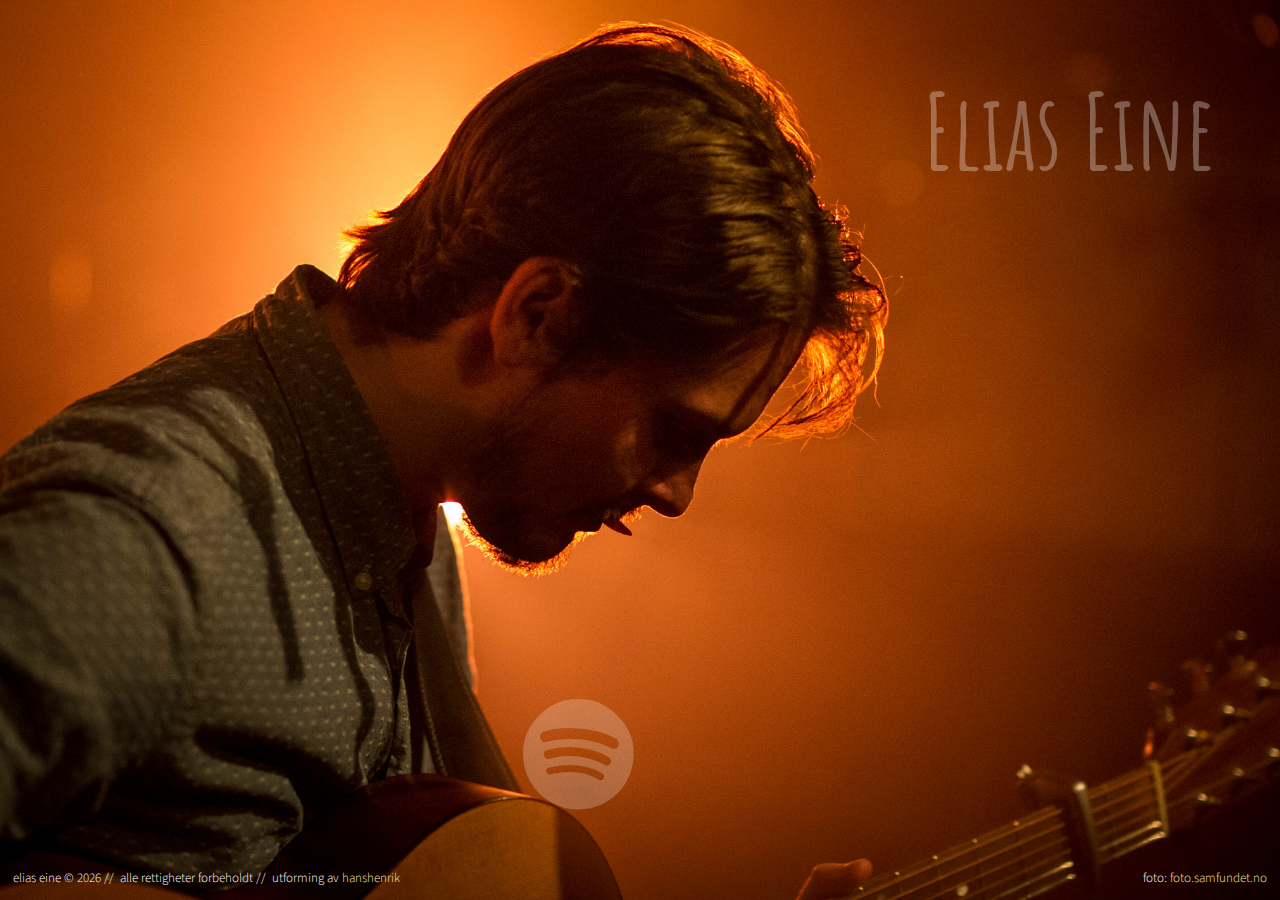
==== commit c3b52960: "Add lyrics" ====
--- a/index.html
+++ b/index.html
@@ -70,36 +70,31 @@
           <div class="accordion-body">
             <pre class="lyrics">
 Så langt så bra
-Ytra æ før æ skulle dra
-Veien lå bar og sekken var full
-Likevel lå det meste igjen
-
-For dit æ skulle dra
-Var det ikke rom for nødvendigheta
-Alt det æ trengte lå
-Klart for en helt ny
+ytra eg før eg skulle dra
+Veien lå bar å sekken va full
+likevel lå det meste igjen
+For dit eg skulle dra
+va det ikke rom for nødvendigheta
+Alt det eg trengte lå klart for en helt ny
 
 Start på nytt
-Kver en veg var en ulåst dør
-I rastlause daga virra æ rundt
-I en midlertidig eufori
-
-Det var en hverdag på lån
-I en liten sky
-Som høsta på regn
-Æ innså jo det a æ lå i hi
-For en ny mørketid
+Kvær en vegg va en ulåst dør
+I rastløse daga virra eg rundt
+i en midlertidig eufori 
+Det va en hverdag på lån
+i en liten sky som høste regn
+Eg innså at eg lå i hi før en ny mørketid
 
 Røyken sig sakte ut
-Og erstattes med en tankefull slurk
-Et sett med ideer spiller seg ut
-Mens vind blås dem ut i det grå
-
-For hvis stien blir til mens æ går
-Sett æ ned farta og trekk pusten inn
-Skal æ slå meg til ro i en
-Behagelig melankoli
-Behagelig melankoli
+og erstattes med en tankefull slurk
+Et sett med idea spille seg ut
+mens vind blås dem ut i det grå
+For hvis stien blir til mens eg går
+sett eg ned farta og trekk pusten inn
+Skal eg slå meg til ro i
+En behagelig melankoli
+
+Behagelig Melanokoli
 </pre>
           </div>
         </li>
@@ -107,75 +102,139 @@
           <div class="accordion-header">All in<a href="https://open.spotify.com/track/1xiL3Kf6xGxilBOW4jVxot" target="_blank"><i class="icon-spotify"></i></a></div>
           <div class="accordion-body">
             <pre class="lyrics">
-Så langt så bra
-Ytra æ før æ skulle dra
-Veien lå bar og sekken var full
-Likevel lå det meste igjen
-
-For dit æ skulle dra
-Var det ikke rom for nødvendigheta
-Alt det æ trengte lå
-Klart for en helt ny
-
-Start på nytt
-Kver en veg var en ulåst dør
-I rastlause daga virra æ rundt
-I en midlertidig eufori
-
-Det var en hverdag på lån
-I en liten sky
-Som høsta på regn
-Æ innså jo det a æ lå i hi
-For en ny mørketid
-
-Røyken sig sakte ut
-Og erstattes med en tankefull slurk
-Et sett med ideer spiller seg ut
-Mens vind blås dem ut i det grå
-
-For hvis stien blir til mens æ går
-Sett æ ned farta og trekk pusten inn
-Skal æ slå meg til ro i en
-Behagelig melankoli
-Behagelig melankoli
-</pre>
-          </div>
-        </li>
-        <li class="accordion-item">
-          <div class="accordion-header">Teppa lagd av Snø<a href="https://soundcloud.com/eliaseine/teppa-lagd-av-sno" target="_blank"><i class="icon-soundcloud"></i></a></div>
-          <div class="accordion-body">
-            <pre class="lyrics">
-Så langt så bra
-Ytra æ før æ skulle dra
-Veien lå bar og sekken var full
-Likevel lå det meste igjen
-
-For dit æ skulle dra
-Var det ikke rom for nødvendigheta
-Alt det æ trengte lå
-Klart for en helt ny
-
-Start på nytt
-Kver en veg var en ulåst dør
-I rastlause daga virra æ rundt
-I en midlertidig eufori
-
-Det var en hverdag på lån
-I en liten sky
-Som høsta på regn
-Æ innså jo det a æ lå i hi
-For en ny mørketid
-
-Røyken sig sakte ut
-Og erstattes med en tankefull slurk
-Et sett med ideer spiller seg ut
-Mens vind blås dem ut i det grå
-
-For hvis stien blir til mens æ går
-Sett æ ned farta og trekk pusten inn
-Skal æ slå meg til ro i en
-Behagelig melankoli
-Behagelig melankoli
+Der spora eg av veien
+Va farta litt for stor?
+Eg lå i grøfta og undra for meg sjøl
+Ka va det egentlig eg gjor?
+
+Ligg eg her aleina?
+Eller har eg dregd nån flere med?
+E det no eg må ta skylda?
+Eg tørr nesten ikke se
+
+Eg må vel rekognosere
+over begivenhetenes gang
+Mimre helt tilbake til
+tia før eg slo meg vrang
+
+Det e leit og måtte si det
+Men det e nok litt for seint
+Alt kan ikke repareres
+når det har stått for leng på vent
+
+No ligg kortan ut på bordet
+for seint å kaste seg no
+Det e bedre å kunne angre på
+alt eg sa og alt eg gjor
+
+Eg går all in med hjerte
+Det blir mitt endelige trekk
+Hvis ingen anerkjenne valget mitt
+snur eg hodet og drar vekk
+snur eg hodet og drar vekk
+
+Hvis eg drar vekk her fra
+Blir du med meg da?
+Hvis eg drar vekk her fra
+Blir du
+</pre>
+          </div>
+        </li>
+        <li class="accordion-item">
+          <div class="accordion-header">Sneen Va Kvitere Før<a href="https://open.spotify.com/track/48WvhKtGjDqEFD6TVE1547" target="_blank"><i class="icon-spotify"></i></a></div>
+          <div class="accordion-body">
+            <pre class="lyrics">
+Eg har lagt min egen lei
+En ustrødd is
+På en speilglatt vei
+tar eg meg fram
+Samme kor eg trør
+e det kaldere no en før
+I det fjerne skimte eg ly
+der dagen gry på ny
+
+Ingen kan vite alt
+selv ikke eg
+E synet mitt blitt så smalt
+at alt e galt?
+Eg grev meg ned
+i dypet et sted
+Kan ikke slutte no
+mens leken e go 
+
+Samme ka vi gjør
+Selv om, selv om det snør
+Va sneen kvitere før
+Va sneen kvitere før
+
+I ustabilt nedbør
+går eg gatelangs
+I en gjennomvåt tankegang
+blir dagan lang
+Eg sklir av sted
+vet ikke kor eg e
+Sneen va kvitere før
+samme ka vi gjør
+</pre>
+          </div>
+        </li>
+        <li class="accordion-item">
+          <div class="accordion-header">Emily Louise<a href="https://open.spotify.com/track/7E7sj3D52UPLALtVKVhmn6" target="_blank"><i class="icon-spotify"></i></a></div>
+          <div class="accordion-body">
+            <pre class="lyrics">
+En liten time nord for byen
+har du ditt eget hus
+Med en velstelt hage du passe godt på
+I en Amazon fra 64, kom du kjøranes en dag
+Rolig som en sommerlig bris
+Emily Louise
+
+Et raskt og intenst møte
+satt en støkk i begge to
+Nåkka va forandra, det skjønte du no
+Du henga deg til natta, og eg va innvolvert
+Du va bra det skal sies
+Emily Louise
+
+At det heile va et feiltrinn
+viste seg da eg forsto
+Du va ikke aleina, dåkker va to
+Som et plaster på såret fikk eg en lilla svibel
+Unnskyld på et vis
+Emily Louise
+</pre>
+          </div>
+        </li>
+        <li class="accordion-item">
+          <div class="accordion-header">Teppa Lagd av Snø<a href="https://soundcloud.com/eliaseine/teppa-lagd-av-sno" target="_blank"><i class="icon-soundcloud"></i></a></div>
+          <div class="accordion-body">
+            <pre class="lyrics">
+Eg har funne varme i teppa lagd av snø
+I en søken etter lindring
+Eg har kjent på sola i perioda uten lys
+Og eg har rolig sovna på veia full av is
+
+Eg veit eg e litt ute
+Eg har insett det no
+Men hensikten e go
+
+I mitt eget selskap e isen alltid brutt
+Her e det e åpent for innspill
+Eg kan bruke tima på å skrive ned
+alt det de andre ikke kan se
+
+Det e, Det e bedre 
+å høre stemma
+enn å være for seg sjøl
+
+Eg veit at det finns mere en det alle andre trur
+Og eg veit at dem ser meg
+Den dagen eg blir henta skal eg være gla
+For eg e godt forberedt og  klar til å dra
+
+Om reisa bli behagelig
+har ingenting å si
+Så lenge eg kommer frem til rett tid
 </pre>
           </div>
         </li>
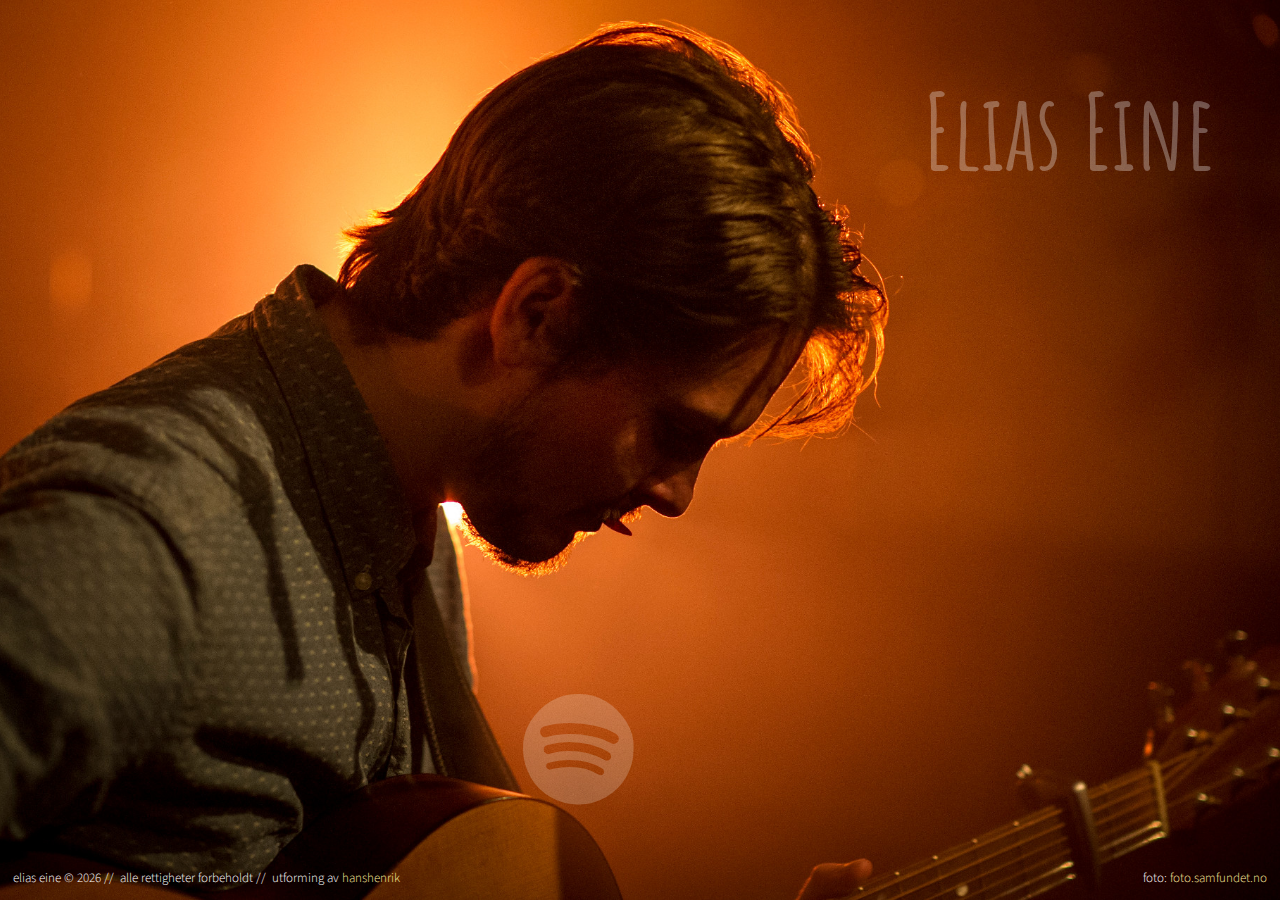
==== commit 14d05260: "Fix typo" ====
--- a/index.html
+++ b/index.html
@@ -71,7 +71,7 @@
             <pre class="lyrics">
 Så langt så bra
 ytra eg før eg skulle dra
-Veien lå bar å sekken va full
+Veien lå bar og sekken va full
 likevel lå det meste igjen
 For dit eg skulle dra
 va det ikke rom for nødvendigheta
--- a/css/ee.css
+++ b/css/ee.css
@@ -1,11 +1,11 @@
 @font-face {
   font-family: 'ee';
-  src: url('../font/ee.eot?58040164');
-  src: url('../font/ee.eot?58040164#iefix') format('embedded-opentype'),
-       url('../font/ee.woff2?58040164') format('woff2'),
-       url('../font/ee.woff?58040164') format('woff'),
-       url('../font/ee.ttf?58040164') format('truetype'),
-       url('../font/ee.svg?58040164#ee') format('svg');
+  src: url('../font/ee.eot?39789057');
+  src: url('../font/ee.eot?39789057#iefix') format('embedded-opentype'),
+       url('../font/ee.woff2?39789057') format('woff2'),
+       url('../font/ee.woff?39789057') format('woff'),
+       url('../font/ee.ttf?39789057') format('truetype'),
+       url('../font/ee.svg?39789057#ee') format('svg');
   font-weight: normal;
   font-style: normal;
 }
@@ -15,7 +15,7 @@
 @media screen and (-webkit-min-device-pixel-ratio:0) {
   @font-face {
     font-family: 'ee';
-    src: url('../font/ee.svg?58040164#ee') format('svg');
+    src: url('../font/ee.svg?39789057#ee') format('svg');
   }
 }
 */
@@ -55,10 +55,7 @@
   /* text-shadow: 1px 1px 1px rgba(127, 127, 127, 0.3); */
 }
  
-.icon-book-open:before { content: '\e800'; } /* '' */
 .icon-book:before { content: '\e801'; } /* '' */
-.icon-left-circle:before { content: '\e802'; } /* '' */
-.icon-cancel-circle:before { content: '\e803'; } /* '' */
 .icon-mail-circled:before { content: '\e808'; } /* '' */
 .icon-spotify:before { content: '\e80c'; } /* '' */
 .icon-facebook-circled:before { content: '\e80e'; } /* '' */
--- a/css/style.css
+++ b/css/style.css
@@ -9,17 +9,23 @@
   font-family: 'Source Sans Pro';
   font-weight: 300;
   color: white;
-  
-  background: url(../img/elias-eine-1920-90.jpg) no-repeat center top fixed;
-  -webkit-background-size: cover;
-  -moz-background-size: cover;
-  -o-background-size: cover;
+
+  background-image: url(../img/elias-eine-1920-90.jpg);
+  background-position: center top;
+  background-repeat: no-repeat;
+  background-attachment: fixed;
   background-size: cover;
+  background-color: #1E0000;
 
   min-height: 100%;
   
+  display: -webkit-flex;
   display: flex;
   flex-direction: column;
+  -webkit-box-pack: justify;
+  -moz-box-pack: justify;
+  -ms-flex-pack: justify;
+  -webkit-justify-content: space-between;
   justify-content: space-between;
 }
 
@@ -30,7 +36,12 @@
 }
 a:hover { color: #F4CE6E; }
 
+pre {
+  white-space: pre-wrap;
+}
+
 header {
+  flex-grow: 99;
   text-align: right;
   padding: 3%;
 }
@@ -44,8 +55,13 @@
 .title-space { margin: 0 0.1em; }
 
 .bottom-container {
+  flex-grow: 1;
   display: flex;
   flex-direction: column;
+  -webkit-box-pack: justify;
+  -moz-box-pack: justify;
+  -ms-flex-pack: justify;
+  -webkit-justify-content: space-between;
   justify-content: space-between;
 }
 
@@ -99,6 +115,10 @@
 }
 .accordion-header {
   display: flex;
+  -webkit-box-pack: justify;
+  -moz-box-pack: justify;
+  -ms-flex-pack: justify;
+  -webkit-justify-content: space-between;
   justify-content: space-between;
 
   background-color: rgba(0, 0, 0, 0.7);
@@ -140,6 +160,10 @@
 
 footer {
   display: flex;
+  -webkit-box-pack: justify;
+  -moz-box-pack: justify;
+  -ms-flex-pack: justify;
+  -webkit-justify-content: space-between;
   justify-content: space-between;
   align-items: flex-end;
 
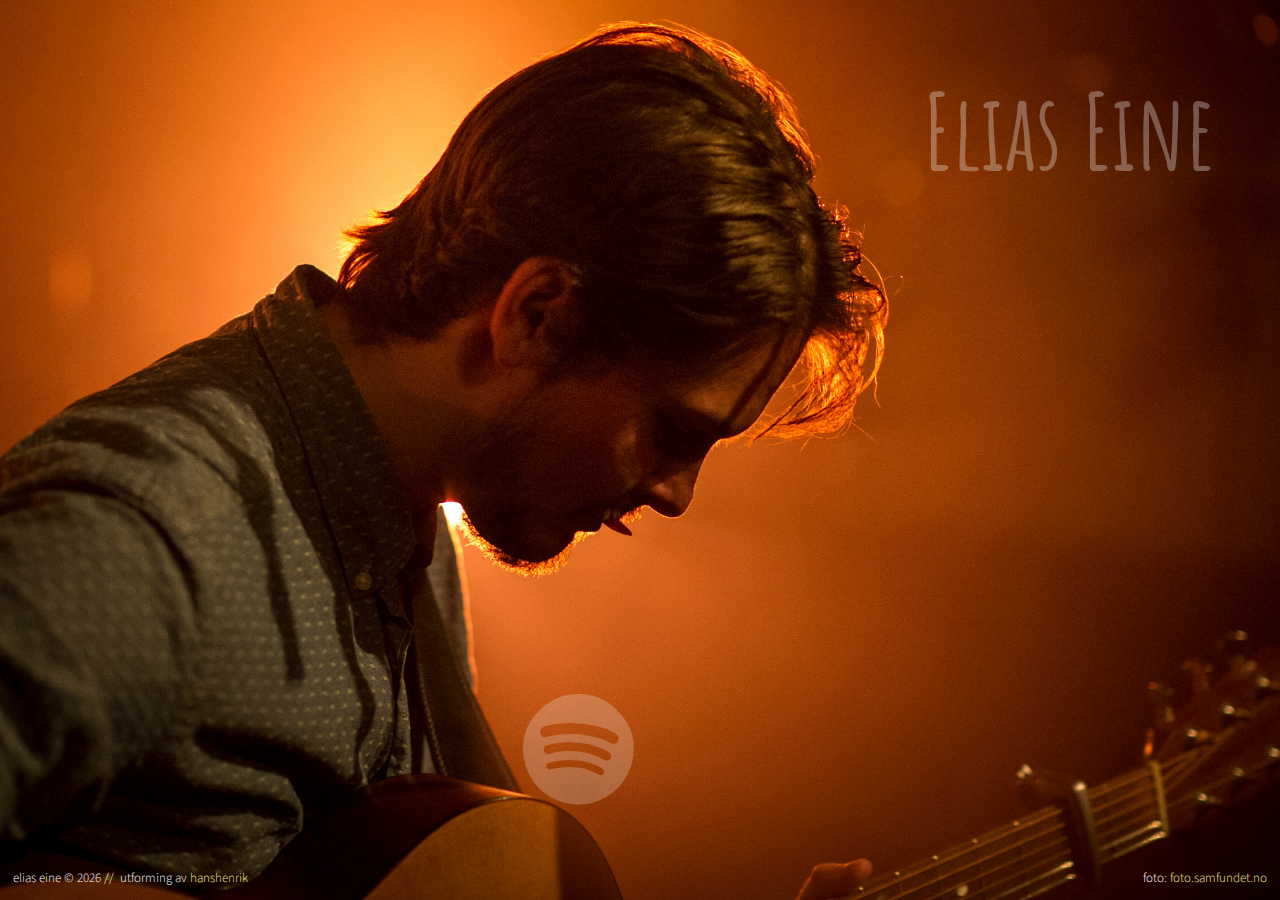
==== commit 6ecc9791: "Remove all rights reserved as its covered by copyright-thingy" ====
--- a/index.html
+++ b/index.html
@@ -244,7 +244,6 @@
     <footer>
       <ul id="info">
         <li>elias eine &copy; <span id="current-year">2016</span></li>
-        <li>alle rettigheter forbeholdt</li>
         <li>utforming av <a href="https://github.com/hanshenrik" target="_blank">hanshenrik</a></li>
       </ul>
 
